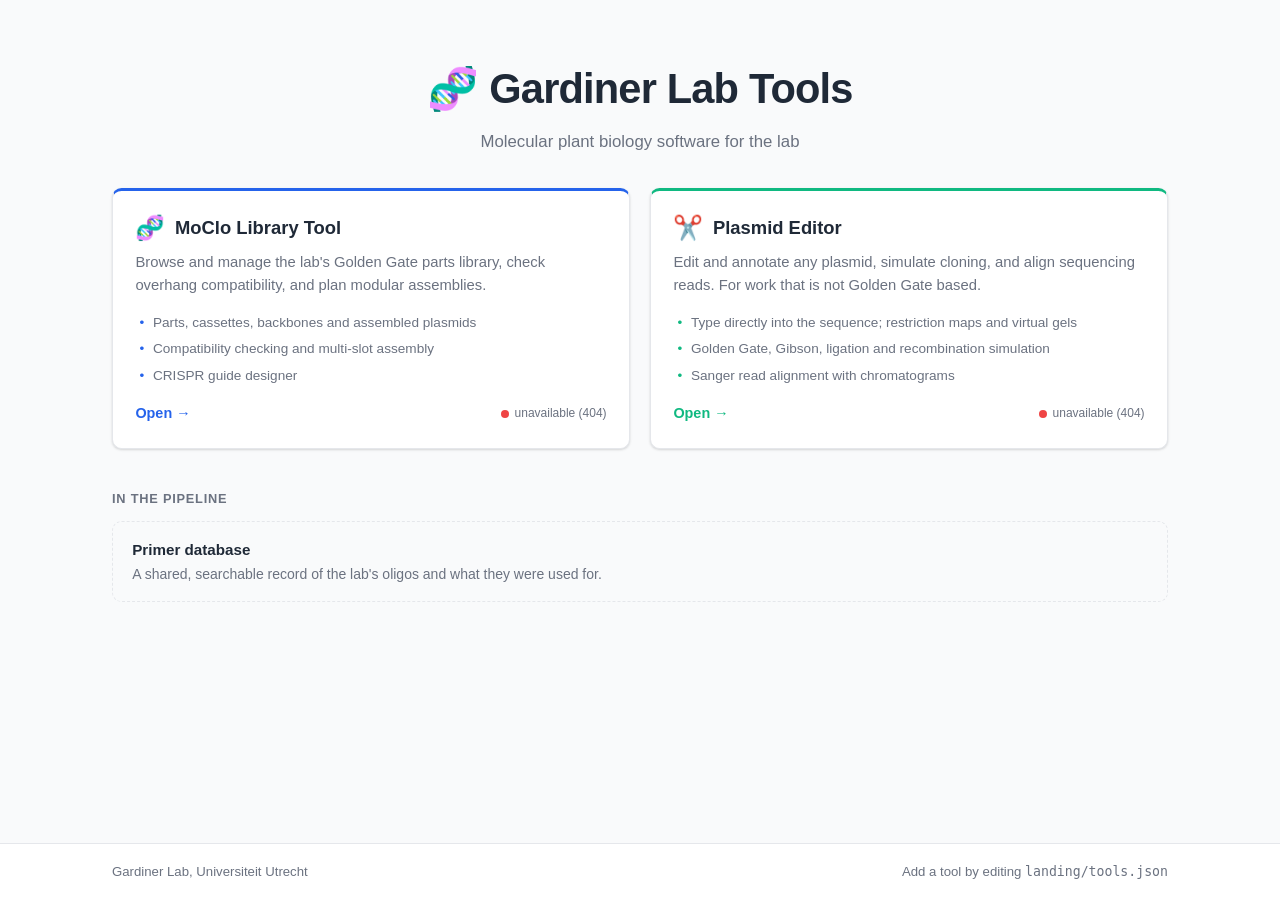
==== landing/index.html @ 0777aefe "Gardiner Lab Tools: one stack, one port, a landing page Runs the lab's tools together behind a singl" ====
<!DOCTYPE html>
<html lang="en">
<head>
<meta charset="UTF-8">
<meta name="viewport" content="width=device-width, initial-scale=1.0">
<title>Gardiner Lab Tools</title>
<link rel="icon" href="data:image/svg+xml,<svg xmlns='http://www.w3.org/2000/svg' viewBox='0 0 16 16'><text y='14' font-size='14'>&#129516;</text></svg>">
<style>
  /* Same tokens as the tools, so the suite reads as one system. */
  *, *::before, *::after { box-sizing: border-box; margin: 0; padding: 0; }
  :root {
    --primary: #2563eb; --text: #1f2937; --muted: #6b7280;
    --border: #e5e7eb; --bg: #f9fafb; --card: #ffffff;
    --shadow: 0 1px 3px rgba(0,0,0,.1), 0 1px 2px rgba(0,0,0,.06);
    --shadow-lg: 0 10px 15px -3px rgba(0,0,0,.1), 0 4px 6px -2px rgba(0,0,0,.05);
  }
  body {
    font-family: -apple-system, BlinkMacSystemFont, 'Segoe UI', Roboto, 'Helvetica Neue', Arial, sans-serif;
    line-height: 1.6; color: var(--text); background: var(--bg);
    min-height: 100vh; display: flex; flex-direction: column;
  }
  .wrap { width: 100%; max-width: 68rem; margin: 0 auto; padding: 0 1rem; }
  header { padding: 3.5rem 0 2rem; text-align: center; }
  h1 { font-size: clamp(1.9rem, 4vw, 2.6rem); font-weight: 700; letter-spacing: -.02em; }
  h1 .mark { color: var(--primary); }
  .tagline { color: var(--muted); font-size: 1.05rem; margin-top: .4rem; }

  main { flex: 1; padding-bottom: 3rem; }
  .grid { display: grid; gap: 1.25rem; grid-template-columns: repeat(auto-fit, minmax(19rem, 1fr)); }

  .tool {
    display: flex; flex-direction: column; background: var(--card);
    border: 1px solid var(--border); border-top: 3px solid var(--accent, var(--primary));
    border-radius: .6rem; box-shadow: var(--shadow); padding: 1.4rem;
    text-decoration: none; color: inherit;
    transition: transform .15s ease, box-shadow .15s ease;
  }
  .tool:hover { transform: translateY(-2px); box-shadow: var(--shadow-lg); }
  .tool:focus-visible { outline: 3px solid #bfdbfe; outline-offset: 2px; }
  .tool-head { display: flex; align-items: center; gap: .6rem; margin-bottom: .5rem; }
  .tool-icon { font-size: 1.5rem; line-height: 1; }
  .tool-name { font-size: 1.15rem; font-weight: 650; }
  .tool-summary { color: var(--muted); font-size: .925rem; }
  .tool ul { list-style: none; margin: .85rem 0 0; display: grid; gap: .3rem; }
  .tool li { font-size: .85rem; color: var(--muted); padding-left: 1.1rem; position: relative; }
  .tool li::before { content: '\2022'; position: absolute; left: .25rem; color: var(--accent, var(--primary)); }
  .tool-foot { margin-top: auto; padding-top: 1rem; display: flex; align-items: center; justify-content: space-between; }
  .open { font-weight: 600; color: var(--accent, var(--primary)); font-size: .9rem; }

  .dot { display: inline-flex; align-items: center; gap: .35rem; font-size: .75rem; color: var(--muted); }
  .dot::before { content: ''; width: .5rem; height: .5rem; border-radius: 50%; background: #d1d5db; }
  .dot.up::before { background: #10b981; }
  .dot.down::before { background: #ef4444; }
  .dot.checking::before { background: #f59e0b; animation: pulse 1.2s ease-in-out infinite; }
  @keyframes pulse { 50% { opacity: .3; } }
  @media (prefers-reduced-motion: reduce) { .dot.checking::before { animation: none; } .tool { transition: none; } }

  .planned { margin-top: 2.5rem; }
  .planned h2 { font-size: .8rem; text-transform: uppercase; letter-spacing: .06em; color: var(--muted); margin-bottom: .75rem; }
  .planned-card { background: transparent; border: 1px dashed var(--border); border-radius: .6rem; padding: 1rem 1.2rem; }
  .planned-name { font-weight: 600; font-size: .95rem; }
  .planned-summary { color: var(--muted); font-size: .875rem; }

  footer { border-top: 1px solid var(--border); background: var(--card); padding: 1.1rem 0; color: var(--muted); font-size: .825rem; }
  footer .wrap { display: flex; justify-content: space-between; gap: 1rem; flex-wrap: wrap; }
  .error { background: #fef2f2; color: #991b1b; border: 1px solid #fecaca; border-radius: .5rem; padding: 1rem; }
</style>
</head>
<body>
<header>
  <div class="wrap">
    <h1><span class="mark">&#129516;</span> <span id="suiteName">Gardiner Lab Tools</span></h1>
    <p class="tagline" id="tagline"></p>
  </div>
</header>

<main class="wrap">
  <div class="grid" id="tools"></div>
  <section class="planned" id="plannedSection" hidden>
    <h2>In the pipeline</h2>
    <div class="grid" id="planned"></div>
  </section>
</main>

<footer>
  <div class="wrap">
    <span id="footerText"></span>
    <span>Add a tool by editing <code>landing/tools.json</code></span>
  </div>
</footer>

<script>
/*
 * The landing page is static: it reads the tool registry at runtime, so adding
 * a tool means editing tools.json and adding a compose service - no rebuild of
 * this page, and no extra server process to serve it.
 */
const esc = (s) => String(s ?? '').replace(/[&<>"']/g,
  (c) => ({ '&': '&amp;', '<': '&lt;', '>': '&gt;', '"': '&quot;', "'": '&#39;' }[c]));

function card(tool) {
  const points = (tool.points || []).map((p) => `<li>${esc(p)}</li>`).join('');
  return `
    <a class="tool" href="${esc(tool.href)}" style="--accent:${esc(tool.colour || '#2563eb')}">
      <div class="tool-head">
        <span class="tool-icon" aria-hidden="true">${esc(tool.icon || '')}</span>
        <span class="tool-name">${esc(tool.name)}</span>
      </div>
      <p class="tool-summary">${esc(tool.summary || '')}</p>
      ${points ? `<ul>${points}</ul>` : ''}
      <div class="tool-foot">
        <span class="open">Open &rarr;</span>
        <span class="dot checking" data-health="${esc(tool.health || '')}" data-id="${esc(tool.id)}">checking</span>
      </div>
    </a>`;
}

/** A tool is "running" if its health endpoint answers; purely informational. */
async function checkHealth(el) {
  const url = el.dataset.health;
  if (!url) { el.remove(); return; }
  try {
    const res = await fetch(url, { cache: 'no-store' });
    el.className = res.ok ? 'dot up' : 'dot down';
    el.textContent = res.ok ? 'running' : `unavailable (${res.status})`;
  } catch {
    el.className = 'dot down';
    el.textContent = 'unavailable';
  }
}

(async () => {
  const target = document.getElementById('tools');
  try {
    const registry = await (await fetch('tools.json', { cache: 'no-store' })).json();
    const suite = registry.suite || {};
    if (suite.name) { document.getElementById('suiteName').textContent = suite.name; document.title = suite.name; }
    document.getElementById('tagline').textContent = suite.tagline || '';
    document.getElementById('footerText').textContent = suite.footer || '';

    target.innerHTML = (registry.tools || []).map(card).join('');
    document.querySelectorAll('.dot[data-health]').forEach(checkHealth);

    const planned = registry.planned || [];
    if (planned.length) {
      document.getElementById('plannedSection').hidden = false;
      document.getElementById('planned').innerHTML = planned.map((p) => `
        <div class="planned-card">
          <div class="planned-name">${esc(p.name)}</div>
          <div class="planned-summary">${esc(p.summary || '')}</div>
        </div>`).join('');
    }
  } catch (err) {
    target.innerHTML = `<div class="error">Could not read the tool registry (tools.json): ${esc(err.message)}</div>`;
  }
})();
</script>
</body>
</html>
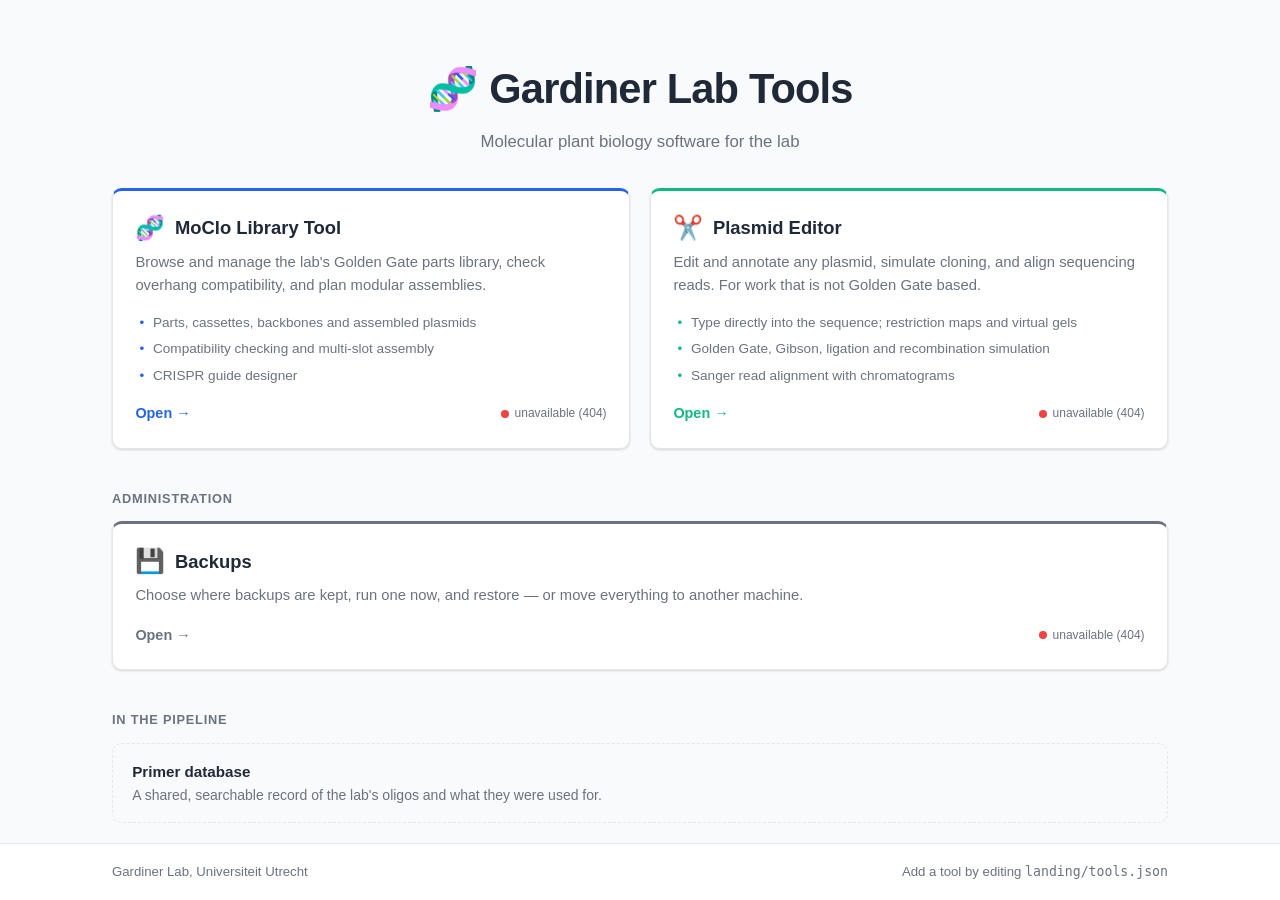
==== commit 08456924: "Backup console: set the destination, restore, and move machines Adds an administrative interface at " ====
--- a/landing/index.html
+++ b/landing/index.html
@@ -76,6 +76,10 @@
 
 <main class="wrap">
   <div class="grid" id="tools"></div>
+  <section class="planned" id="adminSection" hidden>
+    <h2>Administration</h2>
+    <div class="grid" id="admin"></div>
+  </section>
   <section class="planned" id="plannedSection" hidden>
     <h2>In the pipeline</h2>
     <div class="grid" id="planned"></div>
@@ -139,6 +143,13 @@
     document.getElementById('footerText').textContent = suite.footer || '';
 
     target.innerHTML = (registry.tools || []).map(card).join('');
+
+    // Administrative tools sit in their own section, below the everyday ones.
+    const admin = registry.admin || [];
+    if (admin.length) {
+      document.getElementById('adminSection').hidden = false;
+      document.getElementById('admin').innerHTML = admin.map(card).join('');
+    }
     document.querySelectorAll('.dot[data-health]').forEach(checkHealth);
 
     const planned = registry.planned || [];
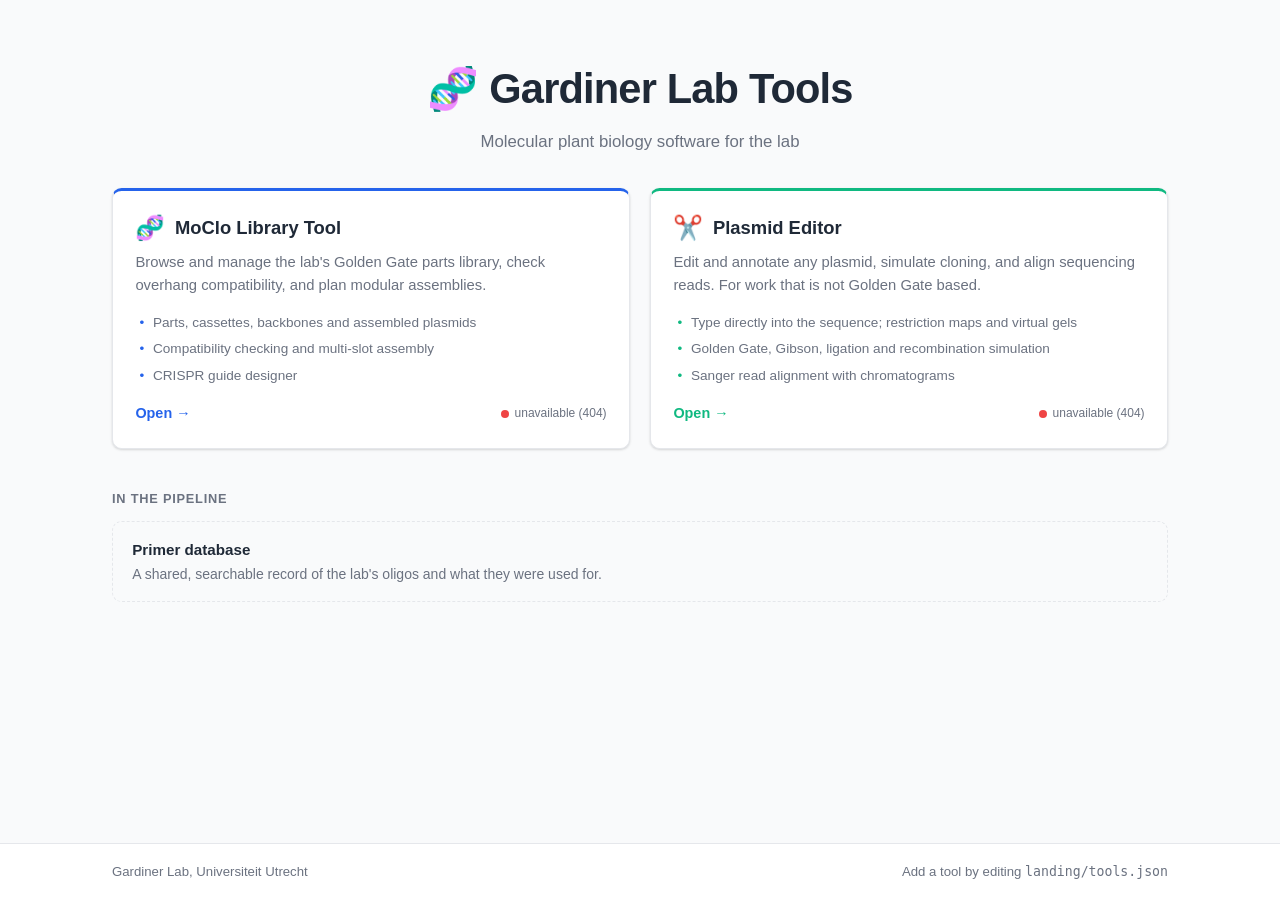
==== commit e2d9ae29: "Release 1.0.0: installer, network-drive backups, one registration for the suite - install.sh install" ====
--- a/landing/index.html
+++ b/landing/index.html
@@ -119,6 +119,23 @@
     </a>`;
 }
 
+/**
+ * Is whoever is looking at this page an administrator?
+ *
+ * Accounts are shared across the suite, so the Plasmid Editor's session is
+ * asked. Anyone not signed in simply does not see the administration section.
+ */
+async function viewerIsAdmin() {
+  try {
+    const res = await fetch('/editor/api/auth/session', { credentials: 'same-origin', cache: 'no-store' });
+    if (!res.ok) return false;
+    const session = await res.json();
+    return Boolean(session.authenticated && session.user && session.user.is_admin);
+  } catch {
+    return false;
+  }
+}
+
 /** A tool is "running" if its health endpoint answers; purely informational. */
 async function checkHealth(el) {
   const url = el.dataset.health;
@@ -144,9 +161,11 @@
 
     target.innerHTML = (registry.tools || []).map(card).join('');
 
-    // Administrative tools sit in their own section, below the everyday ones.
+    // Administrative tools are shown only to administrators. This is for
+    // tidiness, not security: each one requires an administrator sign-in of
+    // its own, and hiding a card protects nothing by itself.
     const admin = registry.admin || [];
-    if (admin.length) {
+    if (admin.length && await viewerIsAdmin()) {
       document.getElementById('adminSection').hidden = false;
       document.getElementById('admin').innerHTML = admin.map(card).join('');
     }
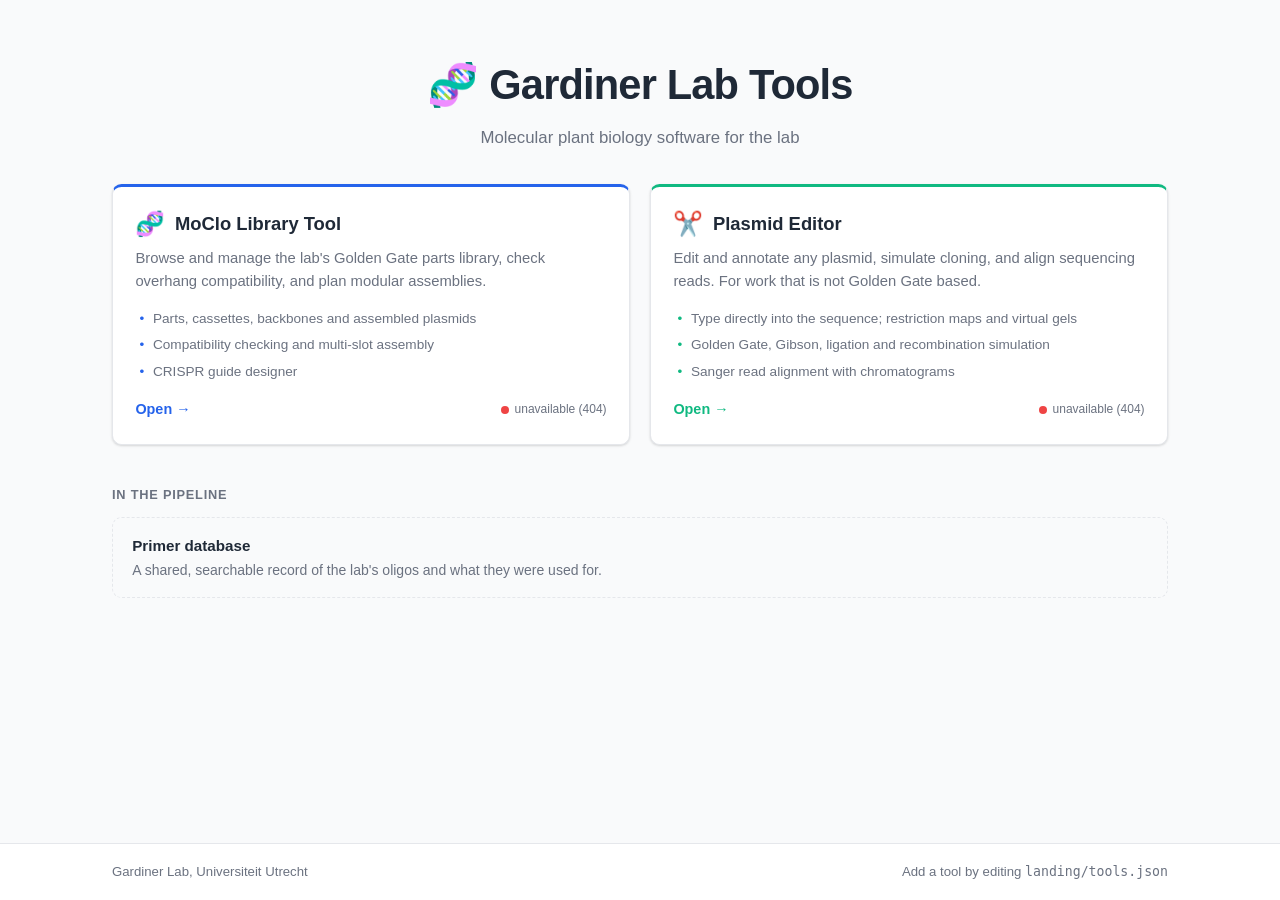
==== commit 73504298: "One sign-in, registration, labs and dashboard for the whole suite A sign-in service (portal/, publis" ====
--- a/landing/index.html
+++ b/landing/index.html
@@ -20,7 +20,8 @@
     min-height: 100vh; display: flex; flex-direction: column;
   }
   .wrap { width: 100%; max-width: 68rem; margin: 0 auto; padding: 0 1rem; }
-  header { padding: 3.5rem 0 2rem; text-align: center; }
+  header { padding: 0 0 2rem; text-align: center; }
+  header .wrap { padding-top: 2.5rem; }
   h1 { font-size: clamp(1.9rem, 4vw, 2.6rem); font-weight: 700; letter-spacing: -.02em; }
   h1 .mark { color: var(--primary); }
   .tagline { color: var(--muted); font-size: 1.05rem; margin-top: .4rem; }
@@ -64,10 +65,15 @@
   footer { border-top: 1px solid var(--border); background: var(--card); padding: 1.1rem 0; color: var(--muted); font-size: .825rem; }
   footer .wrap { display: flex; justify-content: space-between; gap: 1rem; flex-wrap: wrap; }
   .error { background: #fef2f2; color: #991b1b; border: 1px solid #fecaca; border-radius: .5rem; padding: 1rem; }
+  .account-bar { display: flex; justify-content: flex-end; gap: 1rem; padding: .75rem 1rem 0;
+                 font-size: .9rem; color: var(--muted); max-width: 68rem; margin: 0 auto; }
+  .account-bar a { color: var(--primary); font-weight: 600; text-decoration: none; }
+  .account-bar a:hover { text-decoration: underline; }
 </style>
 </head>
 <body>
 <header>
+  <div class="account-bar" id="accountBar"></div>
   <div class="wrap">
     <h1><span class="mark">&#129516;</span> <span id="suiteName">Gardiner Lab Tools</span></h1>
     <p class="tagline" id="tagline"></p>
@@ -120,20 +126,25 @@
 }
 
 /**
- * Is whoever is looking at this page an administrator?
- *
- * Accounts are shared across the suite, so the Plasmid Editor's session is
- * asked. Anyone not signed in simply does not see the administration section.
+ * Who is looking at this page, from the suite's sign-in. Only someone signed
+ * in gets this page at all; only administrators see the administration section.
  */
-async function viewerIsAdmin() {
+async function viewer() {
   try {
-    const res = await fetch('/editor/api/auth/session', { credentials: 'same-origin', cache: 'no-store' });
-    if (!res.ok) return false;
+    const res = await fetch('/account/api/session', { credentials: 'same-origin', cache: 'no-store' });
+    if (!res.ok) return null;
     const session = await res.json();
-    return Boolean(session.authenticated && session.user && session.user.is_admin);
+    return session.authenticated ? session.user : null;
   } catch {
-    return false;
-  }
+    return null;
+  }
+}
+
+/** Your name, the dashboard (every account and admin control) and signing out. */
+function accountBar(user) {
+  if (!user) return;
+  document.getElementById('accountBar').innerHTML =
+    `<span>${esc(user.username)}</span><a href="/account/">Dashboard</a><a href="/account/logout">Sign out</a>`;
 }
 
 /** A tool is "running" if its health endpoint answers; purely informational. */
@@ -164,8 +175,10 @@
     // Administrative tools are shown only to administrators. This is for
     // tidiness, not security: each one requires an administrator sign-in of
     // its own, and hiding a card protects nothing by itself.
+    const user = await viewer();
+    accountBar(user);
     const admin = registry.admin || [];
-    if (admin.length && await viewerIsAdmin()) {
+    if (admin.length && user && user.is_admin) {
       document.getElementById('adminSection').hidden = false;
       document.getElementById('admin').innerHTML = admin.map(card).join('');
     }
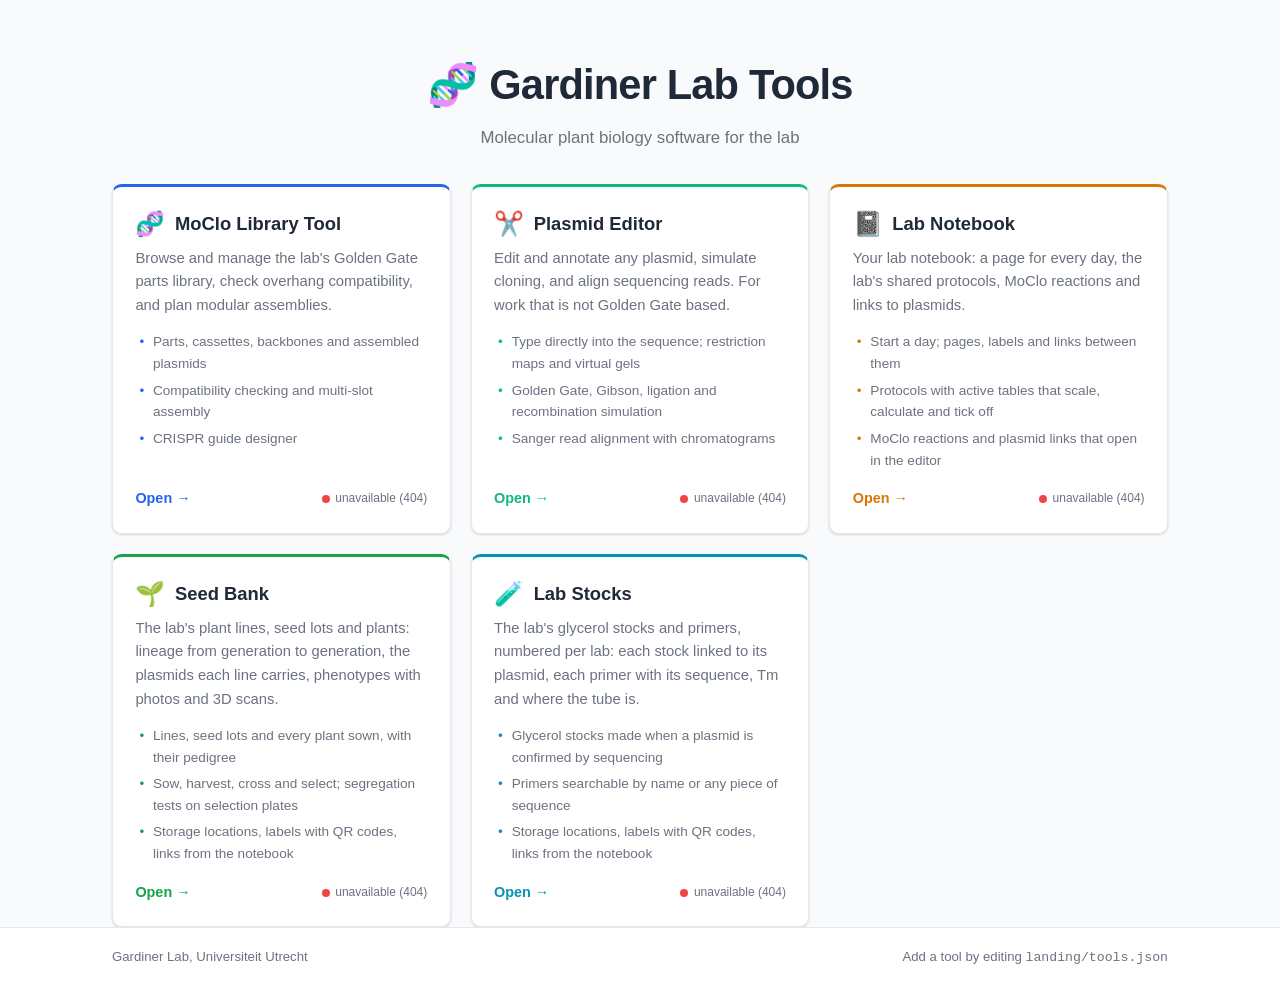
==== commit 0c680550: "The code for the previous commit, which held only its changelog entry The previous commit's message " ====
--- a/landing/index.html
+++ b/landing/index.html
@@ -58,9 +58,6 @@
 
   .planned { margin-top: 2.5rem; }
   .planned h2 { font-size: .8rem; text-transform: uppercase; letter-spacing: .06em; color: var(--muted); margin-bottom: .75rem; }
-  .planned-card { background: transparent; border: 1px dashed var(--border); border-radius: .6rem; padding: 1rem 1.2rem; }
-  .planned-name { font-weight: 600; font-size: .95rem; }
-  .planned-summary { color: var(--muted); font-size: .875rem; }
 
   footer { border-top: 1px solid var(--border); background: var(--card); padding: 1.1rem 0; color: var(--muted); font-size: .825rem; }
   footer .wrap { display: flex; justify-content: space-between; gap: 1rem; flex-wrap: wrap; }
@@ -85,10 +82,6 @@
   <section class="planned" id="adminSection" hidden>
     <h2>Administration</h2>
     <div class="grid" id="admin"></div>
-  </section>
-  <section class="planned" id="plannedSection" hidden>
-    <h2>In the pipeline</h2>
-    <div class="grid" id="planned"></div>
   </section>
 </main>
 
@@ -183,16 +176,6 @@
       document.getElementById('admin').innerHTML = admin.map(card).join('');
     }
     document.querySelectorAll('.dot[data-health]').forEach(checkHealth);
-
-    const planned = registry.planned || [];
-    if (planned.length) {
-      document.getElementById('plannedSection').hidden = false;
-      document.getElementById('planned').innerHTML = planned.map((p) => `
-        <div class="planned-card">
-          <div class="planned-name">${esc(p.name)}</div>
-          <div class="planned-summary">${esc(p.summary || '')}</div>
-        </div>`).join('');
-    }
   } catch (err) {
     target.innerHTML = `<div class="error">Could not read the tool registry (tools.json): ${esc(err.message)}</div>`;
   }
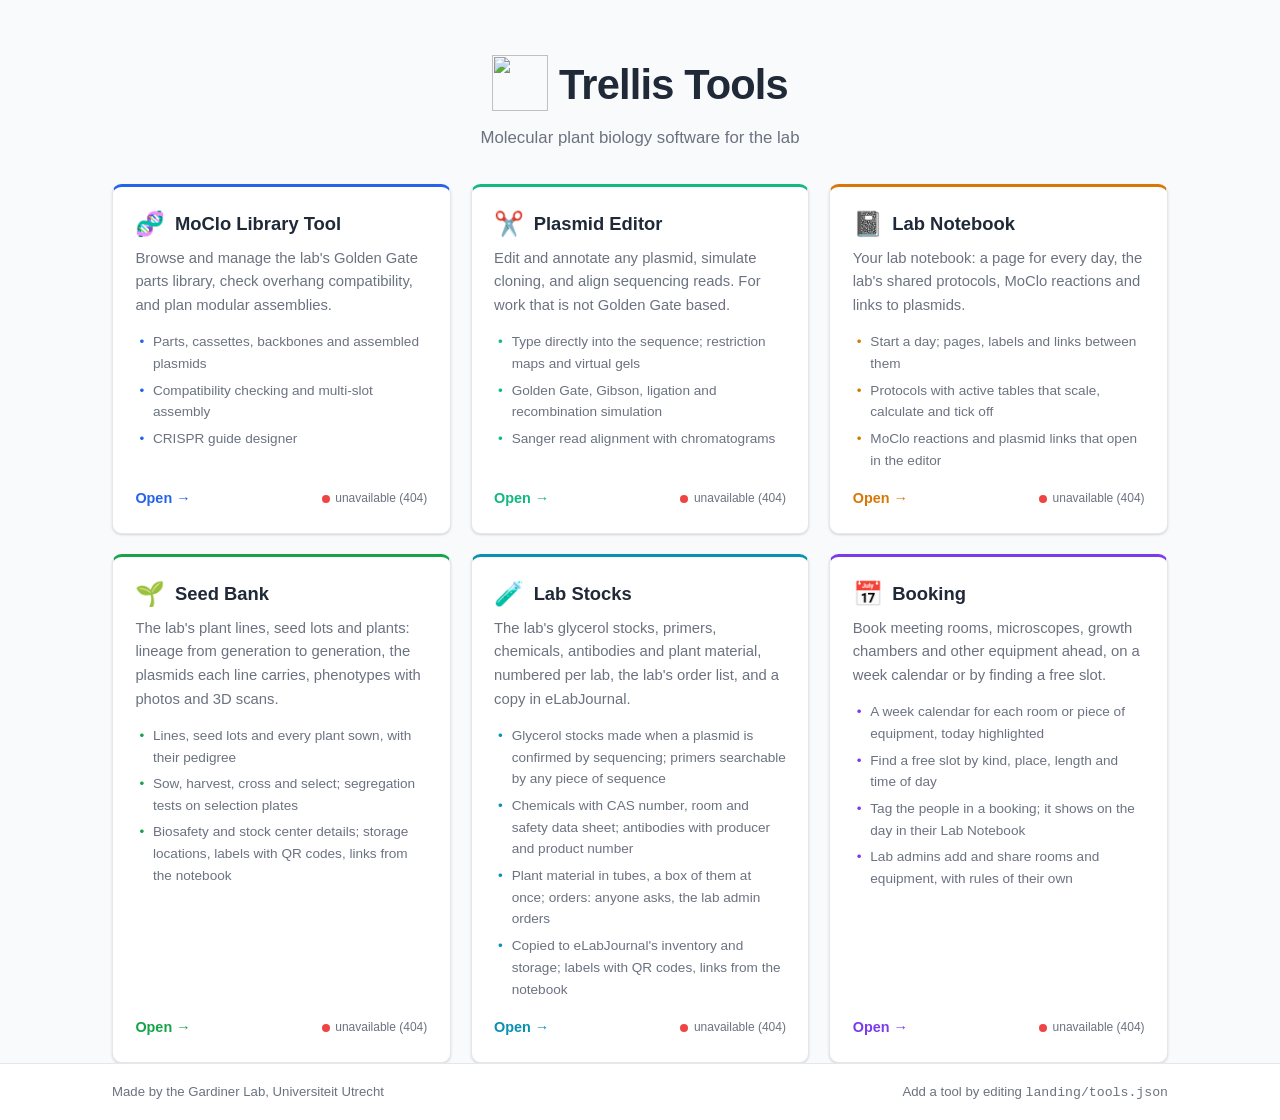
==== commit ec781c0e: "The suite is called Trellis Tools, with an icon of its own: a DNA trellis with a vine climbing it Co" ====
--- a/landing/index.html
+++ b/landing/index.html
@@ -3,8 +3,8 @@
 <head>
 <meta charset="UTF-8">
 <meta name="viewport" content="width=device-width, initial-scale=1.0">
-<title>Gardiner Lab Tools</title>
-<link rel="icon" href="data:image/svg+xml,<svg xmlns='http://www.w3.org/2000/svg' viewBox='0 0 16 16'><text y='14' font-size='14'>&#129516;</text></svg>">
+<title>Trellis Tools</title>
+<link rel="icon" type="image/svg+xml" href="/account/trellis.svg">
 <style>
   /* Same tokens as the tools, so the suite reads as one system. */
   *, *::before, *::after { box-sizing: border-box; margin: 0; padding: 0; }
@@ -23,7 +23,7 @@
   header { padding: 0 0 2rem; text-align: center; }
   header .wrap { padding-top: 2.5rem; }
   h1 { font-size: clamp(1.9rem, 4vw, 2.6rem); font-weight: 700; letter-spacing: -.02em; }
-  h1 .mark { color: var(--primary); }
+  h1 .mark { width: 1.35em; height: 1.35em; vertical-align: -.3em; }
   .tagline { color: var(--muted); font-size: 1.05rem; margin-top: .4rem; }
 
   main { flex: 1; padding-bottom: 3rem; }
@@ -72,7 +72,7 @@
 <header>
   <div class="account-bar" id="accountBar"></div>
   <div class="wrap">
-    <h1><span class="mark">&#129516;</span> <span id="suiteName">Gardiner Lab Tools</span></h1>
+    <h1><img class="mark" src="/account/trellis.svg" alt=""> <span id="suiteName">Trellis Tools</span></h1>
     <p class="tagline" id="tagline"></p>
   </div>
 </header>
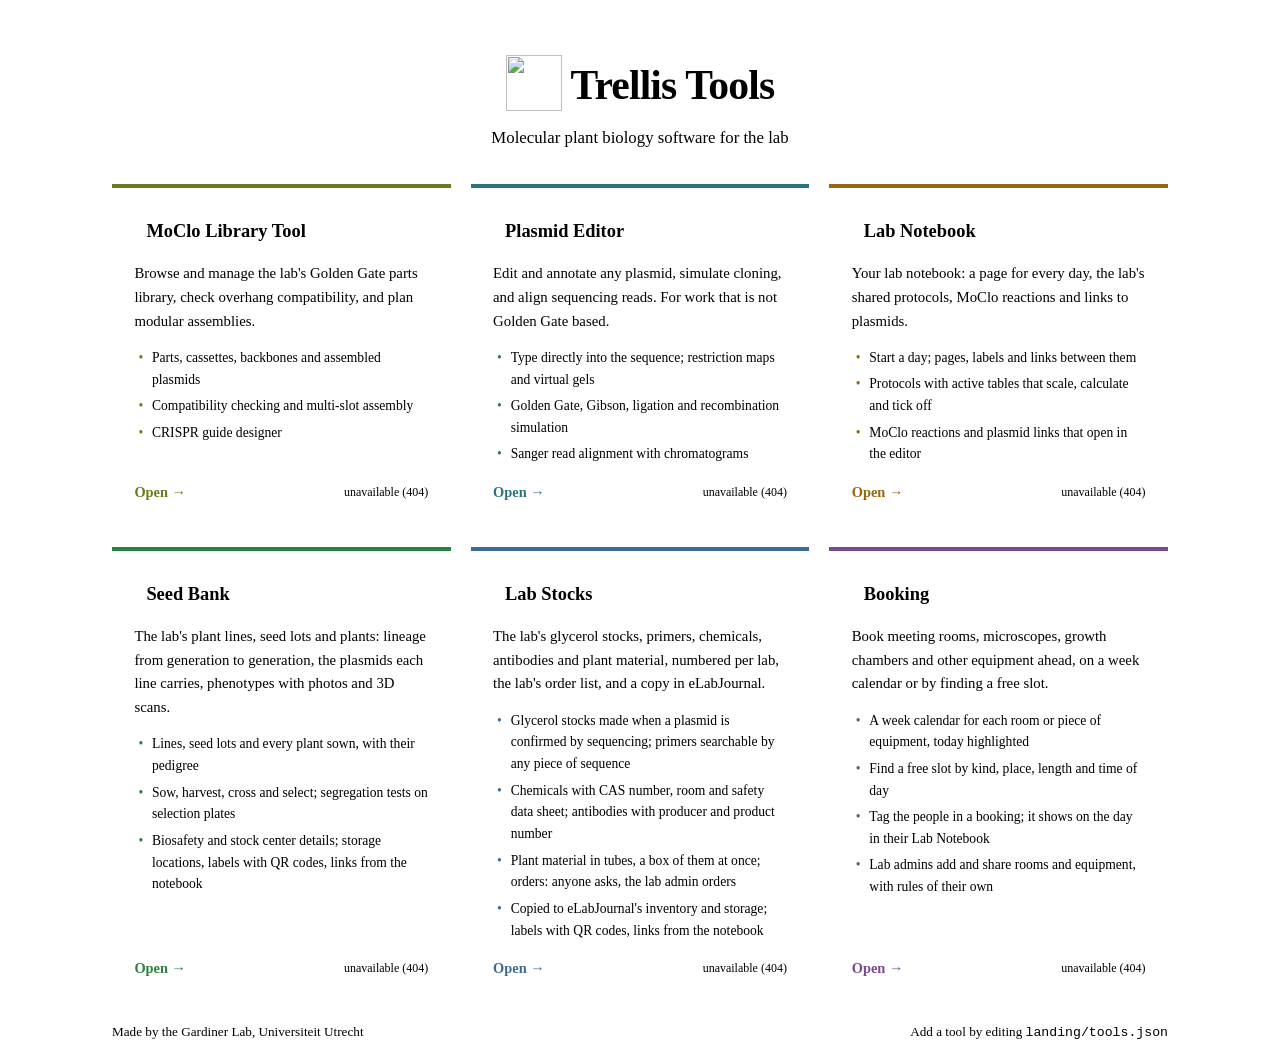
==== commit dcb5712d: "Trellis Tools' look: one palette and header for every module, icons for every tool, glyphs for emoji" ====
--- a/landing/index.html
+++ b/landing/index.html
@@ -5,17 +5,17 @@
 <meta name="viewport" content="width=device-width, initial-scale=1.0">
 <title>Trellis Tools</title>
 <link rel="icon" type="image/svg+xml" href="/account/trellis.svg">
+<link rel="stylesheet" href="/account/trellis.css">
 <style>
-  /* Same tokens as the tools, so the suite reads as one system. */
+  /* Trellis Tools' look (/account/trellis.css); each card edged in its tool's own accent (tools.json). */
   *, *::before, *::after { box-sizing: border-box; margin: 0; padding: 0; }
   :root {
-    --primary: #2563eb; --text: #1f2937; --muted: #6b7280;
-    --border: #e5e7eb; --bg: #f9fafb; --card: #ffffff;
-    --shadow: 0 1px 3px rgba(0,0,0,.1), 0 1px 2px rgba(0,0,0,.06);
-    --shadow-lg: 0 10px 15px -3px rgba(0,0,0,.1), 0 4px 6px -2px rgba(0,0,0,.05);
+    --primary: var(--tt-green-dark); --text: var(--tt-text); --muted: var(--tt-muted);
+    --border: var(--tt-border); --bg: var(--tt-bg); --card: var(--tt-card);
+    --shadow: var(--tt-shadow); --shadow-lg: var(--tt-shadow-lg);
   }
   body {
-    font-family: -apple-system, BlinkMacSystemFont, 'Segoe UI', Roboto, 'Helvetica Neue', Arial, sans-serif;
+    font-family: var(--tt-font);
     line-height: 1.6; color: var(--text); background: var(--bg);
     min-height: 100vh; display: flex; flex-direction: column;
   }
@@ -31,28 +31,29 @@
 
   .tool {
     display: flex; flex-direction: column; background: var(--card);
-    border: 1px solid var(--border); border-top: 3px solid var(--accent, var(--primary));
-    border-radius: .6rem; box-shadow: var(--shadow); padding: 1.4rem;
+    border: 1px solid var(--border); border-top: 4px solid var(--accent, var(--tt-green));
+    border-radius: var(--tt-radius-lg); box-shadow: var(--shadow); padding: 1.4rem;
     text-decoration: none; color: inherit;
     transition: transform .15s ease, box-shadow .15s ease;
   }
-  .tool:hover { transform: translateY(-2px); box-shadow: var(--shadow-lg); }
-  .tool:focus-visible { outline: 3px solid #bfdbfe; outline-offset: 2px; }
-  .tool-head { display: flex; align-items: center; gap: .6rem; margin-bottom: .5rem; }
+  .tool:hover { transform: translateY(-2px); box-shadow: var(--shadow-lg); border-color: var(--tt-brown-line); border-top-color: var(--accent, var(--tt-green)); }
+  .tool:focus-visible { outline: none; box-shadow: var(--tt-focus); }
+  .tool-head { display: flex; align-items: center; gap: .75rem; margin-bottom: .5rem; }
   .tool-icon { font-size: 1.5rem; line-height: 1; }
+  .tool-icon img { width: auto; height: 2.75rem; display: block; }
   .tool-name { font-size: 1.15rem; font-weight: 650; }
   .tool-summary { color: var(--muted); font-size: .925rem; }
   .tool ul { list-style: none; margin: .85rem 0 0; display: grid; gap: .3rem; }
   .tool li { font-size: .85rem; color: var(--muted); padding-left: 1.1rem; position: relative; }
-  .tool li::before { content: '\2022'; position: absolute; left: .25rem; color: var(--accent, var(--primary)); }
+  .tool li::before { content: '\2022'; position: absolute; left: .25rem; color: var(--accent, var(--tt-brown)); }
   .tool-foot { margin-top: auto; padding-top: 1rem; display: flex; align-items: center; justify-content: space-between; }
-  .open { font-weight: 600; color: var(--accent, var(--primary)); font-size: .9rem; }
+  .open { font-weight: 650; color: var(--accent, var(--tt-green-dark)); font-size: .9rem; }
 
   .dot { display: inline-flex; align-items: center; gap: .35rem; font-size: .75rem; color: var(--muted); }
   .dot::before { content: ''; width: .5rem; height: .5rem; border-radius: 50%; background: #d1d5db; }
-  .dot.up::before { background: #10b981; }
-  .dot.down::before { background: #ef4444; }
-  .dot.checking::before { background: #f59e0b; animation: pulse 1.2s ease-in-out infinite; }
+  .dot.up::before { background: var(--tt-ok); }
+  .dot.down::before { background: var(--tt-danger); }
+  .dot.checking::before { background: var(--tt-warn); animation: pulse 1.2s ease-in-out infinite; }
   @keyframes pulse { 50% { opacity: .3; } }
   @media (prefers-reduced-motion: reduce) { .dot.checking::before { animation: none; } .tool { transition: none; } }
 
@@ -61,7 +62,7 @@
 
   footer { border-top: 1px solid var(--border); background: var(--card); padding: 1.1rem 0; color: var(--muted); font-size: .825rem; }
   footer .wrap { display: flex; justify-content: space-between; gap: 1rem; flex-wrap: wrap; }
-  .error { background: #fef2f2; color: #991b1b; border: 1px solid #fecaca; border-radius: .5rem; padding: 1rem; }
+  .error { background: var(--tt-danger-soft); color: var(--tt-danger); border: 1px solid #f1c2bd; border-radius: .5rem; padding: 1rem; }
   .account-bar { display: flex; justify-content: flex-end; gap: 1rem; padding: .75rem 1rem 0;
                  font-size: .9rem; color: var(--muted); max-width: 68rem; margin: 0 auto; }
   .account-bar a { color: var(--primary); font-weight: 600; text-decoration: none; }
@@ -106,7 +107,8 @@
   return `
     <a class="tool" href="${esc(tool.href)}" style="--accent:${esc(tool.colour || '#2563eb')}">
       <div class="tool-head">
-        <span class="tool-icon" aria-hidden="true">${esc(tool.icon || '')}</span>
+        <span class="tool-icon" aria-hidden="true">${tool.image && tool.image.startsWith('/') && !tool.image.startsWith('//')
+          ? `<img src="${esc(tool.image)}" alt="">` : esc(tool.icon || '')}</span>
         <span class="tool-name">${esc(tool.name)}</span>
       </div>
       <p class="tool-summary">${esc(tool.summary || '')}</p>
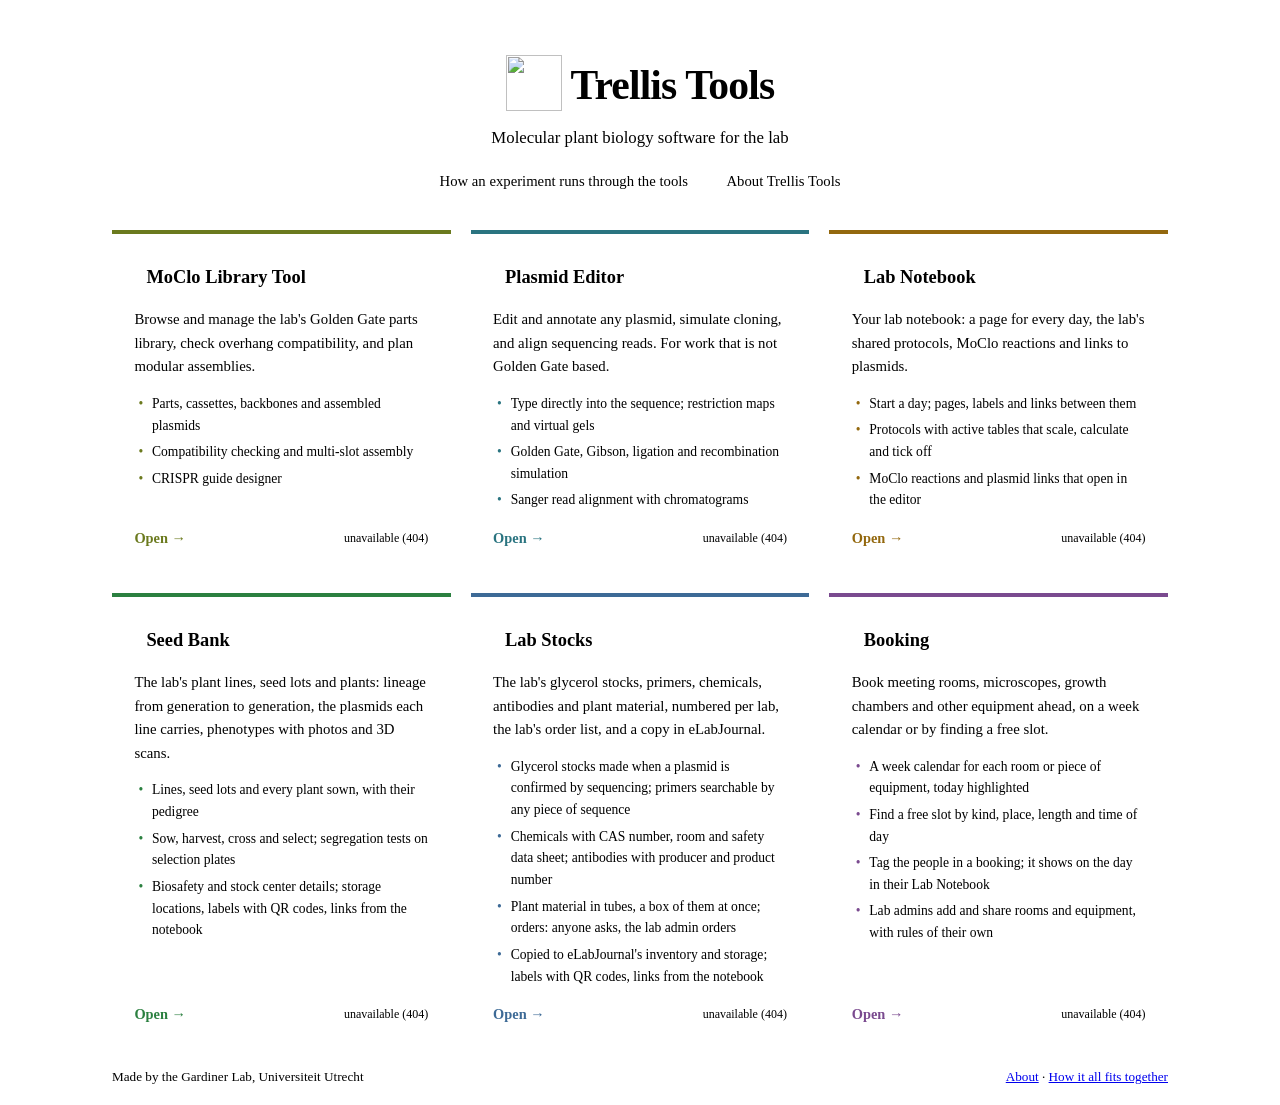
==== commit c82d50f1: "About and how-it-fits-together pages for the suite itself Co-Authored-By: Claude Opus 5 <noreply@ant" ====
--- a/landing/index.html
+++ b/landing/index.html
@@ -25,6 +25,11 @@
   h1 { font-size: clamp(1.9rem, 4vw, 2.6rem); font-weight: 700; letter-spacing: -.02em; }
   h1 .mark { width: 1.35em; height: 1.35em; vertical-align: -.3em; }
   .tagline { color: var(--muted); font-size: 1.05rem; margin-top: .4rem; }
+  /* Where someone new starts: the whole suite explained, before the tools themselves. */
+  .suite-links { display: flex; justify-content: center; gap: .6rem; flex-wrap: wrap; margin-top: .9rem; }
+  .suite-links a { text-decoration: none; color: var(--tt-green-ink); background: var(--tt-green-soft);
+      border: 1px solid var(--tt-green-line); border-radius: 1rem; padding: .25rem .9rem; font-size: .92rem; }
+  .suite-links a:hover { background: var(--tt-card); }
 
   main { flex: 1; padding-bottom: 3rem; }
   .grid { display: grid; gap: 1.25rem; grid-template-columns: repeat(auto-fit, minmax(19rem, 1fr)); }
@@ -75,6 +80,10 @@
   <div class="wrap">
     <h1><img class="mark" src="/account/trellis.svg" alt=""> <span id="suiteName">Trellis Tools</span></h1>
     <p class="tagline" id="tagline"></p>
+    <p class="suite-links">
+      <a href="/suite/help">How an experiment runs through the tools</a>
+      <a href="/suite/about">About Trellis Tools</a>
+    </p>
   </div>
 </header>
 
@@ -89,7 +98,7 @@
 <footer>
   <div class="wrap">
     <span id="footerText"></span>
-    <span>Add a tool by editing <code>landing/tools.json</code></span>
+    <span><a href="/suite/about">About</a> &middot; <a href="/suite/help">How it all fits together</a></span>
   </div>
 </footer>
 
